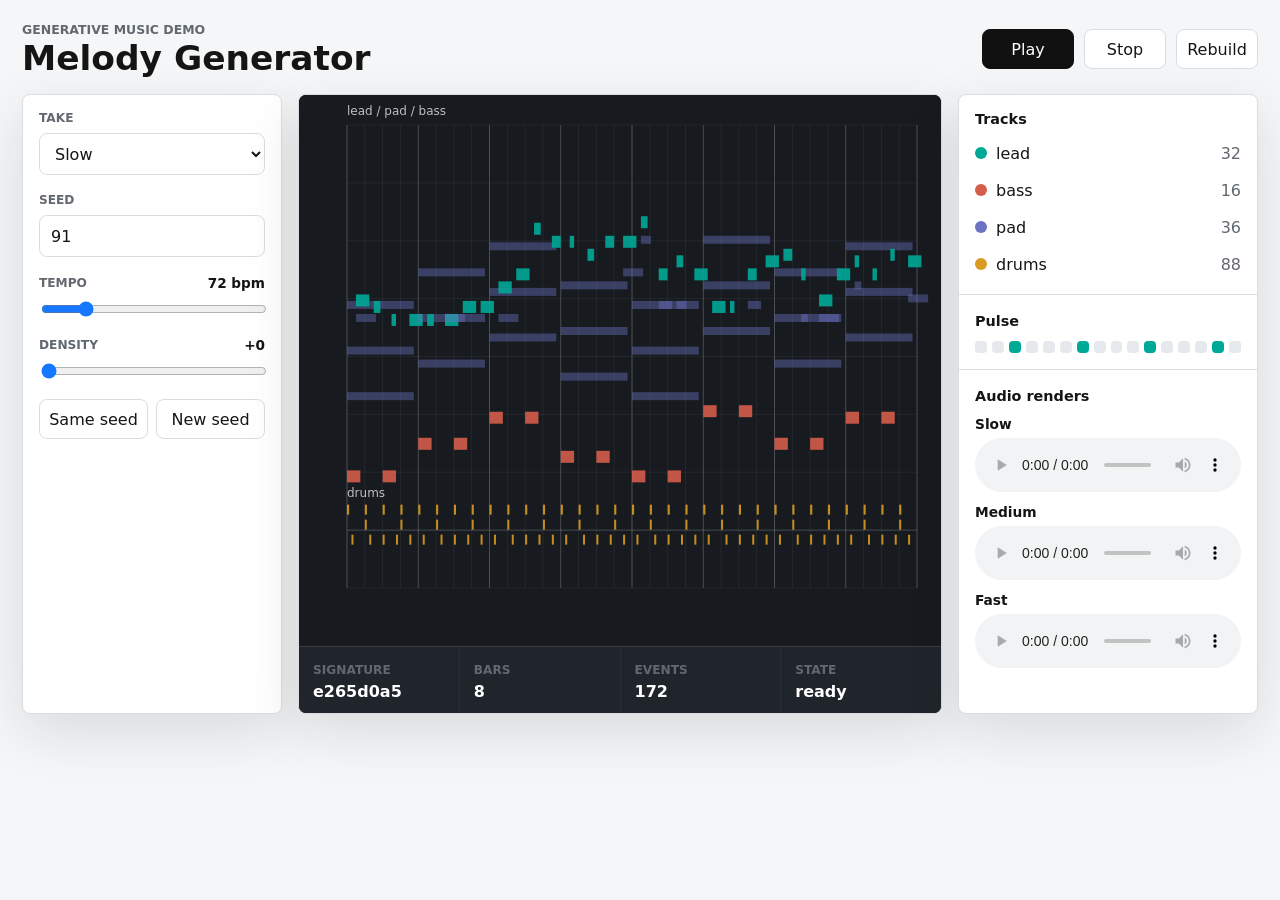
==== project/demo/index.html @ 20fc6f5f "melody generator demo" ====
<!doctype html>
<html lang="en">
  <head>
    <meta charset="utf-8">
    <meta name="viewport" content="width=device-width, initial-scale=1">
    <title>Melody Generator Demo</title>
    <link rel="stylesheet" href="styles.css">
  </head>
  <body>
    <main class="app-shell">
      <header class="topbar">
        <div class="brand">
          <p class="eyebrow">Generative music demo</p>
          <h1>Melody Generator</h1>
        </div>
        <div class="transport" aria-label="Transport controls">
          <button class="primary-button" id="playButton" type="button">Play</button>
          <button class="icon-button" id="stopButton" type="button">Stop</button>
          <button class="icon-button" id="rebuildButton" type="button">Rebuild</button>
        </div>
      </header>

      <section class="workspace" aria-label="Generative music controls">
        <aside class="panel controls-panel">
          <div class="field">
            <label for="variationSelect">Take</label>
            <select id="variationSelect">
              <option value="0">Slow</option>
              <option value="1">Medium</option>
              <option value="2">Fast</option>
            </select>
          </div>

          <div class="field">
            <label for="seedInput">Seed</label>
            <input id="seedInput" type="number" min="1" max="9999" step="1">
          </div>

          <div class="field">
            <div class="label-row">
              <label for="tempoInput">Tempo</label>
              <output id="tempoOutput"></output>
            </div>
            <input id="tempoInput" type="range" min="60" max="128" step="1">
          </div>

          <div class="field">
            <div class="label-row">
              <label for="densityInput">Density</label>
              <output id="densityOutput"></output>
            </div>
            <input id="densityInput" type="range" min="0" max="4" step="1">
          </div>

          <div class="button-row">
            <button id="repeatButton" type="button">Same seed</button>
            <button id="newSeedButton" type="button">New seed</button>
          </div>
        </aside>

        <section class="stage">
          <canvas id="rollCanvas" width="1200" height="620"></canvas>
          <div class="status-strip">
            <div>
              <span class="metric-label">Signature</span>
              <strong id="signatureText">00000000</strong>
            </div>
            <div>
              <span class="metric-label">Bars</span>
              <strong id="barsText">8</strong>
            </div>
            <div>
              <span class="metric-label">Events</span>
              <strong id="eventsText">0</strong>
            </div>
            <div>
              <span class="metric-label">State</span>
              <strong id="stateText">ready</strong>
            </div>
          </div>
        </section>

        <aside class="panel readout-panel">
          <div class="readout-block">
            <h2>Tracks</h2>
            <div class="track-list" id="trackList"></div>
          </div>
          <div class="readout-block">
            <h2>Pulse</h2>
            <div class="pulse-grid" id="pulseGrid"></div>
          </div>
          <div class="readout-block">
            <h2>Audio renders</h2>
            <div class="render-list" id="renderList"></div>
          </div>
        </aside>
      </section>
    </main>

    <script src="app.js"></script>
  </body>
</html>
---- project/demo/styles.css ----
:root {
  --bg: #f5f6f7;
  --ink: #151515;
  --muted: #62686f;
  --line: #d8dde2;
  --panel: #ffffff;
  --stage: #171a1f;
  --stage-soft: #20252c;
  --lead: #00a896;
  --bass: #d45d4c;
  --pad: #6d72c3;
  --drums: #d99b21;
  --focus: #1677ff;
  --shadow: 0 18px 55px rgba(18, 24, 31, 0.12);
}

* {
  box-sizing: border-box;
}

body {
  min-width: 320px;
  margin: 0;
  color: var(--ink);
  background: var(--bg);
  font-family: Inter, ui-sans-serif, system-ui, -apple-system, BlinkMacSystemFont, "Segoe UI", sans-serif;
}

button,
input,
select {
  font: inherit;
}

button {
  min-height: 40px;
  border: 1px solid var(--line);
  border-radius: 8px;
  color: var(--ink);
  background: #ffffff;
  cursor: pointer;
}

button:hover {
  border-color: #9ca8b3;
}

button:focus-visible,
input:focus-visible,
select:focus-visible {
  outline: 3px solid rgba(22, 119, 255, 0.28);
  outline-offset: 2px;
}

.app-shell {
  width: min(1440px, 100%);
  min-height: 100vh;
  margin: 0 auto;
  padding: 22px;
}

.topbar {
  display: flex;
  align-items: center;
  justify-content: space-between;
  gap: 18px;
  margin-bottom: 18px;
}

.brand {
  min-width: 0;
}

.eyebrow {
  margin: 0 0 4px;
  color: var(--muted);
  font-size: 0.78rem;
  font-weight: 700;
  text-transform: uppercase;
}

h1 {
  margin: 0;
  font-size: 2.15rem;
  line-height: 1.03;
}

h2 {
  margin: 0 0 12px;
  font-size: 0.9rem;
}

.transport {
  display: flex;
  flex-wrap: wrap;
  justify-content: flex-end;
  gap: 10px;
}

.primary-button {
  min-width: 92px;
  border-color: #111111;
  color: #ffffff;
  background: #111111;
}

.icon-button {
  min-width: 82px;
}

.workspace {
  display: grid;
  grid-template-columns: minmax(210px, 260px) minmax(0, 1fr) minmax(240px, 300px);
  gap: 16px;
  align-items: stretch;
}

.panel,
.stage {
  border: 1px solid var(--line);
  border-radius: 8px;
  box-shadow: var(--shadow);
}

.panel {
  background: var(--panel);
}

.controls-panel {
  display: grid;
  align-content: start;
  gap: 18px;
  padding: 16px;
}

.field {
  display: grid;
  gap: 8px;
}

label,
.metric-label {
  color: var(--muted);
  font-size: 0.76rem;
  font-weight: 700;
  text-transform: uppercase;
}

.label-row {
  display: flex;
  align-items: center;
  justify-content: space-between;
  gap: 10px;
}

output {
  color: var(--ink);
  font-size: 0.85rem;
  font-weight: 700;
}

select,
input[type="number"] {
  width: 100%;
  min-height: 42px;
  border: 1px solid var(--line);
  border-radius: 8px;
  padding: 0 11px;
  color: var(--ink);
  background: #ffffff;
}

input[type="range"] {
  width: 100%;
  accent-color: var(--focus);
}

.button-row {
  display: grid;
  grid-template-columns: 1fr 1fr;
  gap: 8px;
}

.stage {
  overflow: hidden;
  display: grid;
  grid-template-rows: minmax(420px, 1fr) auto;
  min-height: 620px;
  background: var(--stage);
}

#rollCanvas {
  display: block;
  width: 100%;
  height: 100%;
}

.status-strip {
  display: grid;
  grid-template-columns: repeat(4, minmax(0, 1fr));
  gap: 1px;
  border-top: 1px solid rgba(255, 255, 255, 0.08);
  background: rgba(255, 255, 255, 0.08);
}

.status-strip > div {
  min-width: 0;
  padding: 12px 14px;
  color: #ffffff;
  background: var(--stage-soft);
}

.status-strip strong {
  display: block;
  overflow: hidden;
  margin-top: 4px;
  font-size: 1rem;
  text-overflow: ellipsis;
  white-space: nowrap;
}

.readout-panel {
  display: grid;
  align-content: start;
  gap: 2px;
  overflow: hidden;
}

.readout-block {
  padding: 16px;
  border-bottom: 1px solid var(--line);
}

.readout-block:last-child {
  border-bottom: 0;
}

.track-list {
  display: grid;
  gap: 9px;
}

.track-row {
  display: grid;
  grid-template-columns: 12px 1fr auto;
  align-items: center;
  gap: 9px;
  min-height: 28px;
}

.swatch {
  width: 12px;
  height: 12px;
  border-radius: 999px;
}

.track-count {
  color: var(--muted);
  font-variant-numeric: tabular-nums;
}

.pulse-grid {
  display: grid;
  grid-template-columns: repeat(16, minmax(9px, 1fr));
  gap: 5px;
}

.pulse-cell {
  aspect-ratio: 1;
  border-radius: 4px;
  background: #e5e9ed;
}

.pulse-cell.is-on {
  background: var(--lead);
}

.render-list {
  display: grid;
  gap: 12px;
}

.render-item {
  display: grid;
  gap: 6px;
}

.render-item strong {
  font-size: 0.86rem;
}

audio {
  width: 100%;
  min-height: 34px;
}

@media (max-width: 1100px) {
  .workspace {
    grid-template-columns: 240px minmax(0, 1fr);
  }

  .readout-panel {
    grid-column: 1 / -1;
    grid-template-columns: repeat(3, minmax(0, 1fr));
  }

  .readout-block {
    border-right: 1px solid var(--line);
    border-bottom: 0;
  }

  .readout-block:last-child {
    border-right: 0;
  }
}

@media (max-width: 760px) {
  .app-shell {
    padding: 14px;
  }

  .topbar,
  .workspace {
    display: grid;
    grid-template-columns: 1fr;
  }

  .transport {
    justify-content: stretch;
  }

  .transport button {
    flex: 1 1 0;
  }

  h1 {
    font-size: 1.75rem;
  }

  .stage {
    min-height: 520px;
    grid-template-rows: 400px auto;
  }

  .status-strip {
    grid-template-columns: repeat(2, minmax(0, 1fr));
  }

  .readout-panel {
    grid-template-columns: 1fr;
  }

  .readout-block {
    border-right: 0;
    border-bottom: 1px solid var(--line);
  }
}
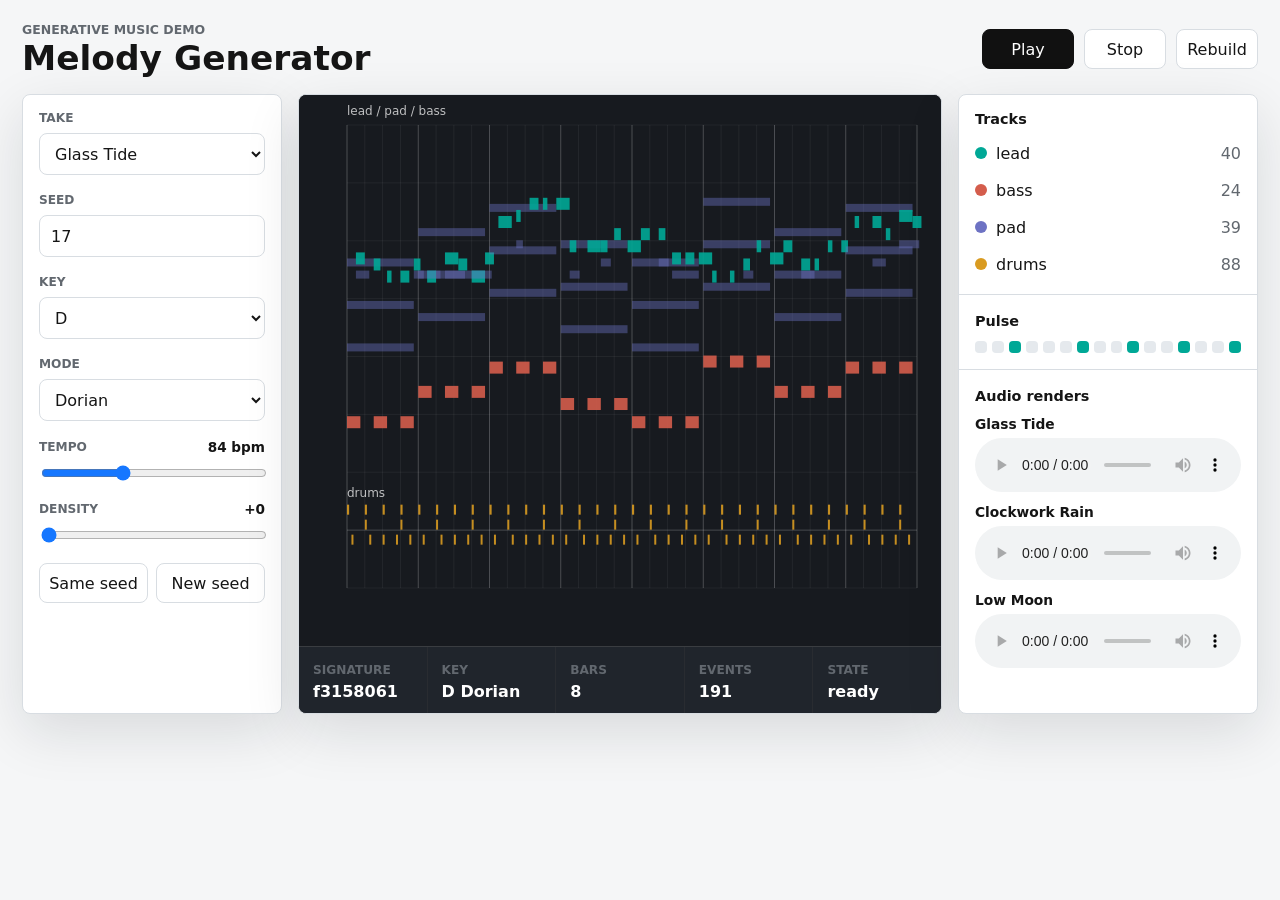
==== commit a060a5e7: "added key change" ====
--- a/project/demo/index.html
+++ b/project/demo/index.html
@@ -25,15 +25,45 @@
           <div class="field">
             <label for="variationSelect">Take</label>
             <select id="variationSelect">
-              <option value="0">Slow</option>
-              <option value="1">Medium</option>
-              <option value="2">Fast</option>
+              <option value="0">Glass Tide</option>
+              <option value="1">Clockwork Rain</option>
+              <option value="2">Low Moon</option>
             </select>
           </div>
 
           <div class="field">
             <label for="seedInput">Seed</label>
             <input id="seedInput" type="number" min="1" max="9999" step="1">
+          </div>
+
+          <div class="field">
+            <label for="keySelect">Key</label>
+            <select id="keySelect">
+              <option value="C">C</option>
+              <option value="C#">C# / Db</option>
+              <option value="D">D</option>
+              <option value="D#">D# / Eb</option>
+              <option value="E">E</option>
+              <option value="F">F</option>
+              <option value="F#">F# / Gb</option>
+              <option value="G">G</option>
+              <option value="G#">G# / Ab</option>
+              <option value="A">A</option>
+              <option value="A#">A# / Bb</option>
+              <option value="B">B</option>
+            </select>
+          </div>
+
+          <div class="field">
+            <label for="modeSelect">Mode</label>
+            <select id="modeSelect">
+              <option value="major">Major</option>
+              <option value="minor">Minor</option>
+              <option value="dorian">Dorian</option>
+              <option value="mixolydian">Mixolydian</option>
+              <option value="phrygian">Phrygian</option>
+              <option value="lydian">Lydian</option>
+            </select>
           </div>
 
           <div class="field">
@@ -64,6 +94,10 @@
             <div>
               <span class="metric-label">Signature</span>
               <strong id="signatureText">00000000</strong>
+            </div>
+            <div>
+              <span class="metric-label">Key</span>
+              <strong id="keyText">D Dorian</strong>
             </div>
             <div>
               <span class="metric-label">Bars</span>
--- a/project/demo/styles.css
+++ b/project/demo/styles.css
@@ -197,7 +197,7 @@
 
 .status-strip {
   display: grid;
-  grid-template-columns: repeat(4, minmax(0, 1fr));
+  grid-template-columns: repeat(5, minmax(0, 1fr));
   gap: 1px;
   border-top: 1px solid rgba(255, 255, 255, 0.08);
   background: rgba(255, 255, 255, 0.08);
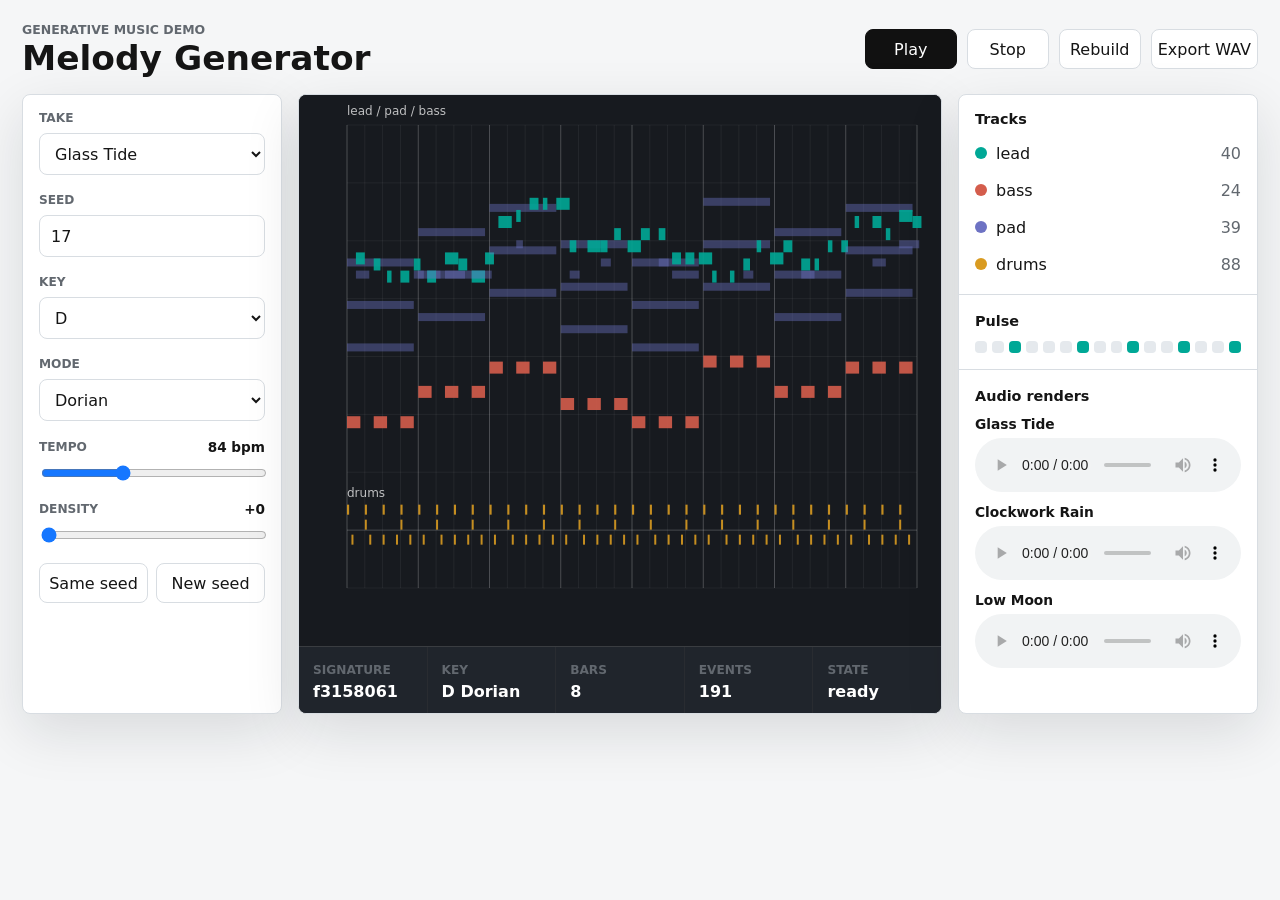
==== commit ab0c8a1c: "wav export" ====
--- a/project/demo/index.html
+++ b/project/demo/index.html
@@ -17,6 +17,7 @@
           <button class="primary-button" id="playButton" type="button">Play</button>
           <button class="icon-button" id="stopButton" type="button">Stop</button>
           <button class="icon-button" id="rebuildButton" type="button">Rebuild</button>
+          <button class="icon-button" id="exportButton" type="button">Export WAV</button>
         </div>
       </header>
 
